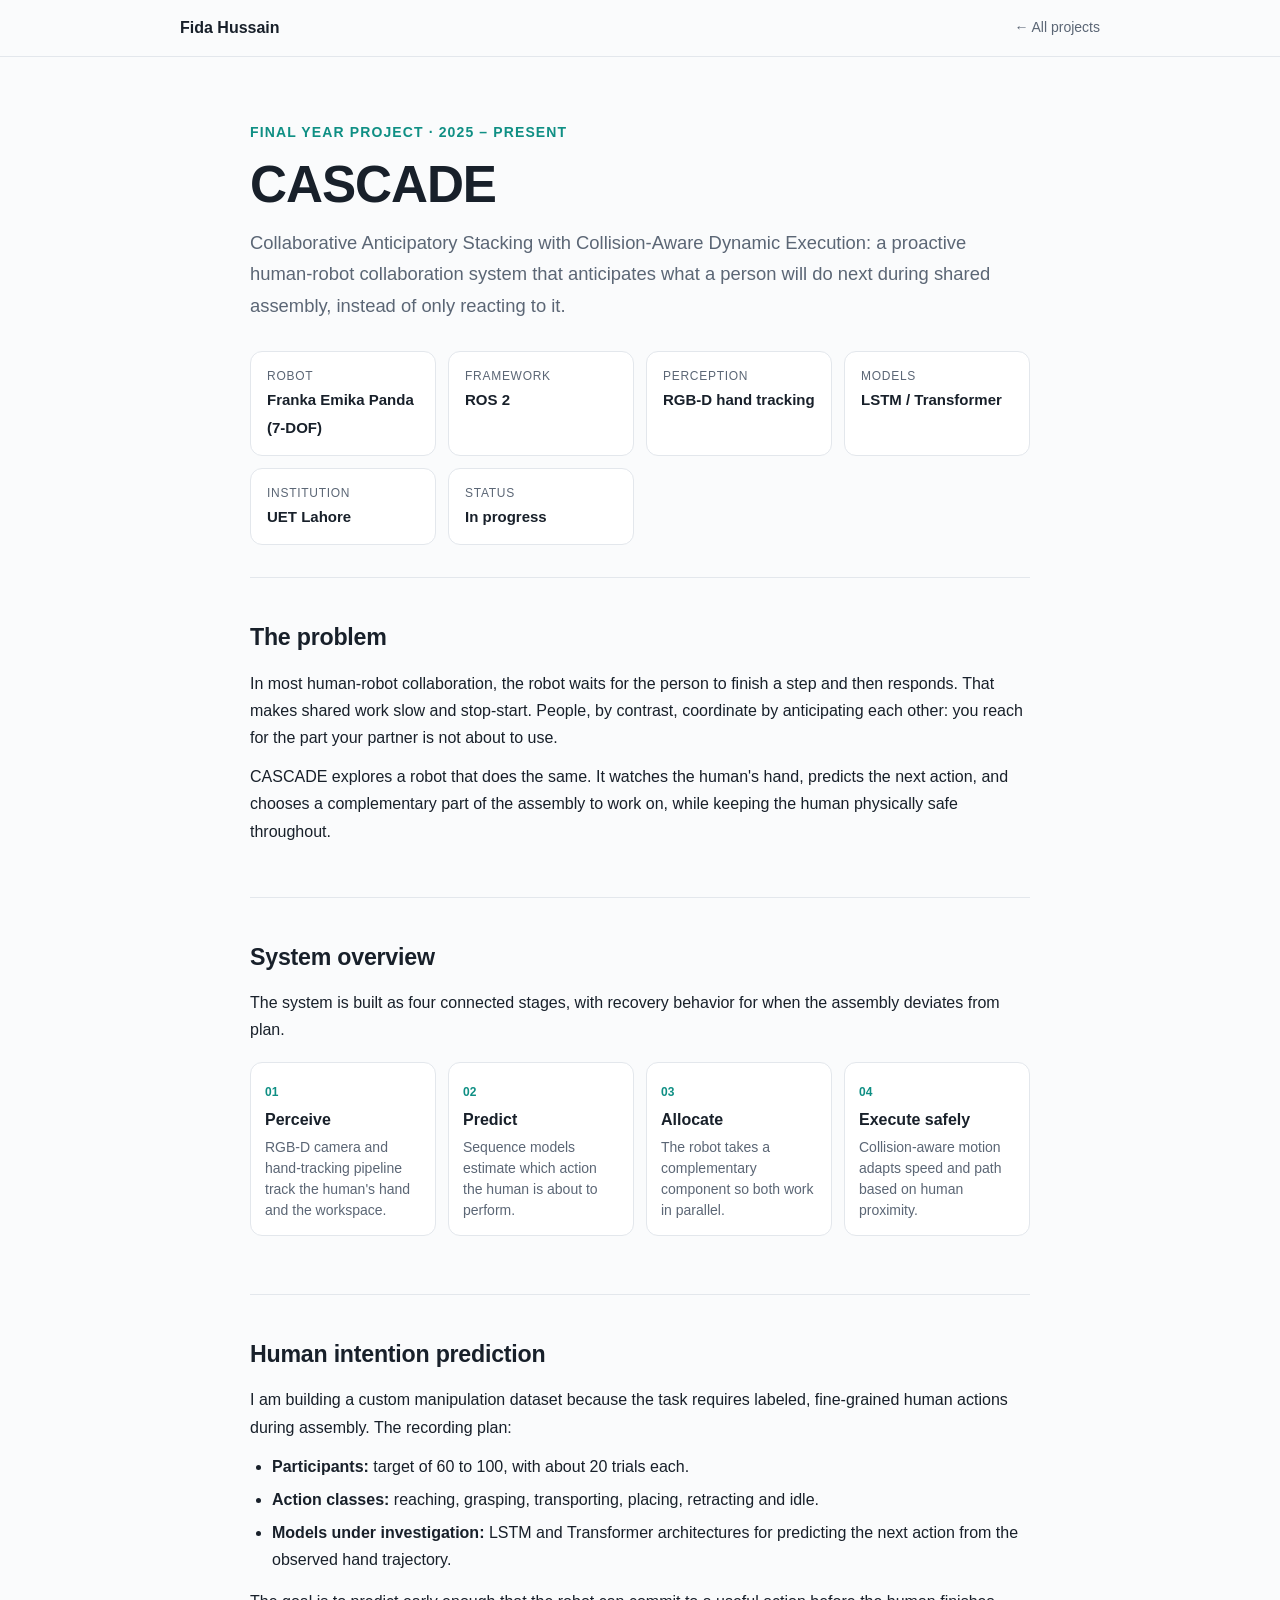
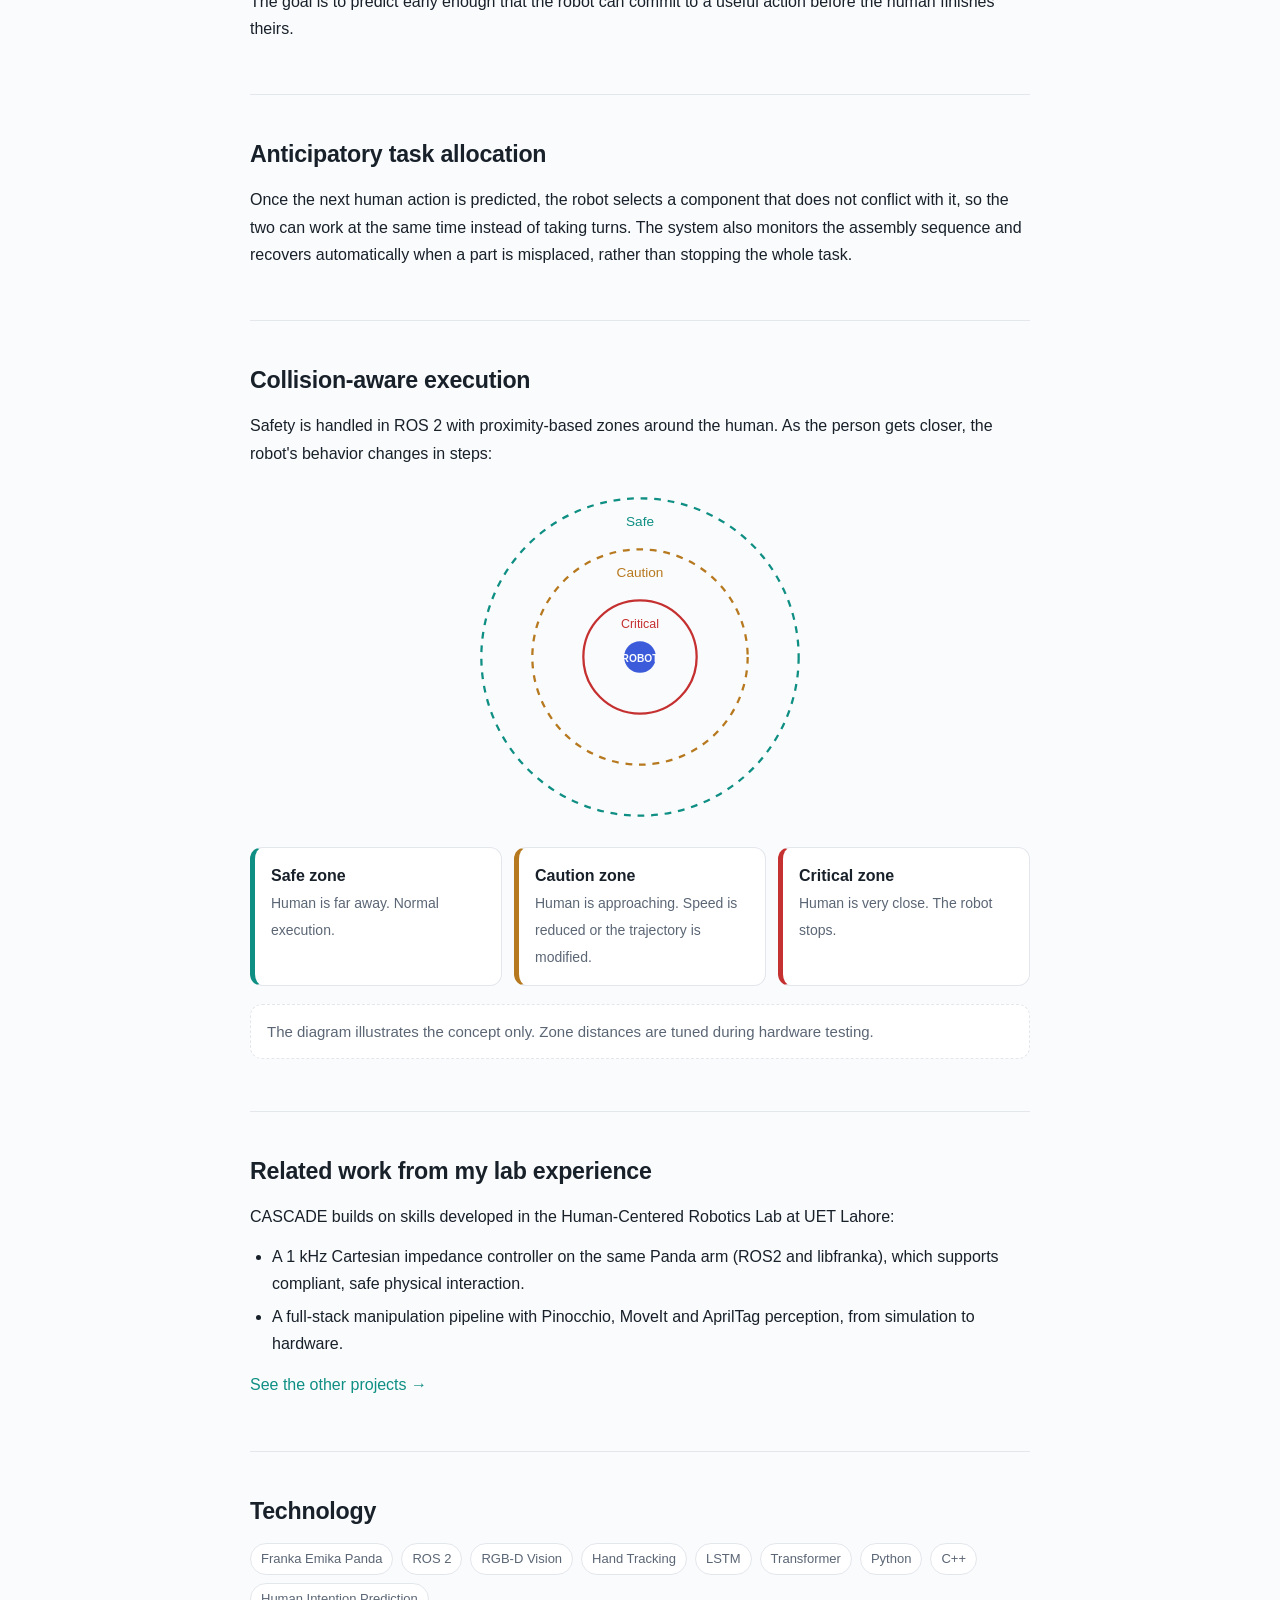
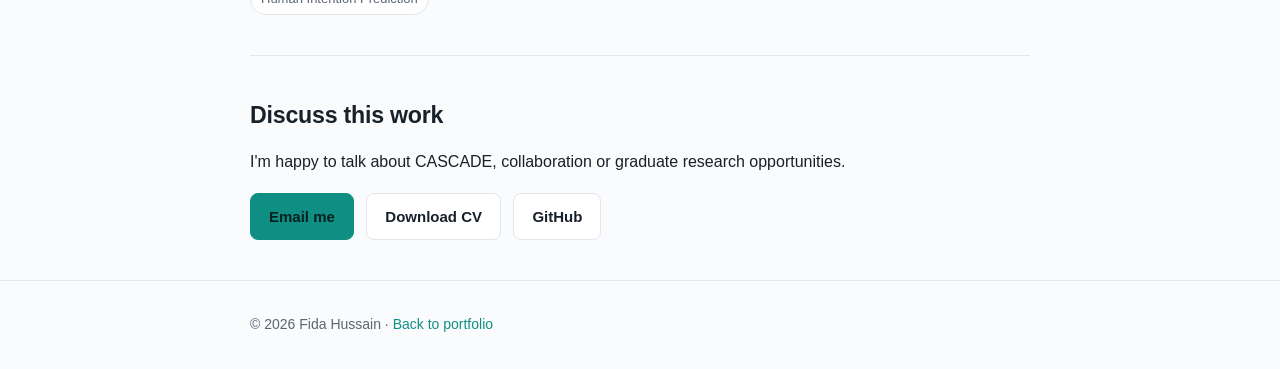
==== cascade.html @ ac4873bb "Add files via upload" ====
<!doctype html>
<html lang="en">
<head>
<meta charset="utf-8">
<meta name="viewport" content="width=device-width, initial-scale=1">
<title>CASCADE: Proactive Human-Robot Collaboration | Fida Hussain</title>
<meta name="description" content="CASCADE is Fida Hussain's final year project at UET Lahore: a Franka Emika Panda system that predicts human actions during shared assembly and executes collision-aware, anticipatory tasks.">
<meta property="og:title" content="CASCADE: Proactive Human-Robot Collaboration | Fida Hussain">
<meta property="og:description" content="Human intention prediction, anticipatory task allocation and collision-aware execution on the Franka Emika Panda.">
<meta property="og:type" content="article">
<meta property="og:url" content="https://fidahussain.me/cascade.html">
<link rel="canonical" href="https://fidahussain.me/cascade.html">
<script type="application/ld+json">
{
  "@context": "https://schema.org",
  "@type": "WebPage",
  "name": "CASCADE: Collaborative Anticipatory Stacking with Collision-Aware Dynamic Execution",
  "url": "https://fidahussain.me/cascade.html",
  "author": {
    "@type": "Person",
    "name": "Fida Hussain",
    "url": "https://fidahussain.me/"
  },
  "about": ["Human-Robot Collaboration", "Human Intention Prediction", "Collision Avoidance", "Franka Emika Panda"]
}
</script>
<style>
:root{
  --bg:#0f1419; --surface:#171d25; --border:#262f3a; --text:#e6e9ee; --muted:#98a3b3;
  --accent:#4fd1c5; --accent-2:#7aa2f7; --warn:#f6c453; --danger:#f2727f; --ok:#4fd1c5;
}
@media (prefers-color-scheme: light){
  :root{ --bg:#fafbfc; --surface:#ffffff; --border:#e3e7ec; --text:#18202a; --muted:#5b6675; --accent:#0f8f84; --accent-2:#3b5bdb; --warn:#b7791f; --danger:#c53030; --ok:#0f8f84; }
}
*{box-sizing:border-box;margin:0;padding:0}
html{scroll-behavior:smooth}
body{background:var(--bg);color:var(--text);font:16px/1.7 -apple-system,BlinkMacSystemFont,"Segoe UI",Roboto,Helvetica,Arial,sans-serif;-webkit-font-smoothing:antialiased}
a{color:var(--accent);text-decoration:none}
a:hover{text-decoration:underline}
.wrap{max-width:820px;margin:0 auto;padding:0 20px}
header.nav{position:sticky;top:0;background:color-mix(in srgb,var(--bg) 88%,transparent);backdrop-filter:blur(8px);border-bottom:1px solid var(--border);z-index:10}
.nav .wrap{display:flex;align-items:center;justify-content:space-between;height:56px;max-width:960px}
.nav .brand{font-weight:700;color:var(--text)}
.nav a.back{font-size:14px;color:var(--muted)}
.hero{padding:64px 0 32px}
.eyebrow{color:var(--accent);font-size:14px;font-weight:600;letter-spacing:.08em;text-transform:uppercase}
h1{font-size:clamp(2rem,5.5vw,3.2rem);line-height:1.1;margin:10px 0 14px;letter-spacing:-.02em}
.lead{font-size:1.15rem;color:var(--muted)}
.facts{display:grid;grid-template-columns:repeat(auto-fit,minmax(170px,1fr));gap:12px;margin:30px 0 0}
.fact{background:var(--surface);border:1px solid var(--border);border-radius:12px;padding:14px 16px}
.fact span{display:block;font-size:12px;color:var(--muted);text-transform:uppercase;letter-spacing:.06em}
.fact b{font-size:15px}
section{padding:40px 0;border-top:1px solid var(--border)}
h2{font-size:1.45rem;margin-bottom:12px;letter-spacing:-.01em}
h3{font-size:1.08rem;margin:18px 0 6px}
p{margin-bottom:12px}
ul{margin:8px 0 14px 22px}
li{margin-bottom:6px}
.tags{display:flex;flex-wrap:wrap;gap:8px;margin-top:8px}
.tag{font-size:13px;padding:4px 10px;border-radius:999px;border:1px solid var(--border);color:var(--muted);background:var(--surface)}
.flow{display:grid;grid-template-columns:repeat(auto-fit,minmax(150px,1fr));gap:12px;margin:18px 0}
.step{background:var(--surface);border:1px solid var(--border);border-radius:12px;padding:14px;position:relative}
.step i{font-style:normal;font-size:12px;font-weight:700;color:var(--accent)}
.step b{display:block;margin:2px 0 4px}
.step span{font-size:14px;color:var(--muted);display:block;line-height:1.5}
.zones{display:grid;grid-template-columns:repeat(auto-fit,minmax(200px,1fr));gap:12px;margin:18px 0}
.zone{background:var(--surface);border:1px solid var(--border);border-left-width:5px;border-radius:12px;padding:14px 16px}
.zone.safe{border-left-color:var(--ok)}
.zone.caution{border-left-color:var(--warn)}
.zone.critical{border-left-color:var(--danger)}
.zone b{display:block}
.zone span{font-size:14px;color:var(--muted)}
.rings{display:block;margin:20px auto;max-width:340px;width:100%;height:auto}
.note{background:var(--surface);border:1px dashed var(--border);border-radius:12px;padding:14px 16px;color:var(--muted);font-size:15px}
.btn{display:inline-block;padding:10px 18px;border-radius:8px;font-weight:600;font-size:15px;border:1px solid var(--border);color:var(--text);background:var(--surface);margin-right:8px;margin-top:6px}
.btn.primary{background:var(--accent);color:#06201d;border-color:var(--accent)}
.btn:hover{text-decoration:none;filter:brightness(1.08)}
footer{padding:32px 0;color:var(--muted);font-size:14px;border-top:1px solid var(--border)}
</style>
</head>
<body>

<header class="nav">
  <div class="wrap">
    <a class="brand" href="/">Fida Hussain</a>
    <a class="back" href="/#projects">&larr; All projects</a>
  </div>
</header>

<main>
<div class="wrap">

  <div class="hero">
    <p class="eyebrow">Final Year Project · 2025 – Present</p>
    <h1>CASCADE</h1>
    <p class="lead">Collaborative Anticipatory Stacking with Collision-Aware Dynamic Execution: a proactive human-robot collaboration system that anticipates what a person will do next during shared assembly, instead of only reacting to it.</p>
    <div class="facts">
      <div class="fact"><span>Robot</span><b>Franka Emika Panda (7-DOF)</b></div>
      <div class="fact"><span>Framework</span><b>ROS 2</b></div>
      <div class="fact"><span>Perception</span><b>RGB-D hand tracking</b></div>
      <div class="fact"><span>Models</span><b>LSTM / Transformer</b></div>
      <div class="fact"><span>Institution</span><b>UET Lahore</b></div>
      <div class="fact"><span>Status</span><b>In progress</b></div>
    </div>
  </div>

  <section>
    <h2>The problem</h2>
    <p>In most human-robot collaboration, the robot waits for the person to finish a step and then responds. That makes shared work slow and stop-start. People, by contrast, coordinate by anticipating each other: you reach for the part your partner is not about to use.</p>
    <p>CASCADE explores a robot that does the same. It watches the human's hand, predicts the next action, and chooses a complementary part of the assembly to work on, while keeping the human physically safe throughout.</p>
  </section>

  <section>
    <h2>System overview</h2>
    <p>The system is built as four connected stages, with recovery behavior for when the assembly deviates from plan.</p>
    <div class="flow">
      <div class="step"><i>01</i><b>Perceive</b><span>RGB-D camera and hand-tracking pipeline track the human's hand and the workspace.</span></div>
      <div class="step"><i>02</i><b>Predict</b><span>Sequence models estimate which action the human is about to perform.</span></div>
      <div class="step"><i>03</i><b>Allocate</b><span>The robot takes a complementary component so both work in parallel.</span></div>
      <div class="step"><i>04</i><b>Execute safely</b><span>Collision-aware motion adapts speed and path based on human proximity.</span></div>
    </div>
  </section>

  <section>
    <h2>Human intention prediction</h2>
    <p>I am building a custom manipulation dataset because the task requires labeled, fine-grained human actions during assembly. The recording plan:</p>
    <ul>
      <li><b>Participants:</b> target of 60 to 100, with about 20 trials each.</li>
      <li><b>Action classes:</b> reaching, grasping, transporting, placing, retracting and idle.</li>
      <li><b>Models under investigation:</b> LSTM and Transformer architectures for predicting the next action from the observed hand trajectory.</li>
    </ul>
    <p>The goal is to predict early enough that the robot can commit to a useful action before the human finishes theirs.</p>
  </section>

  <section>
    <h2>Anticipatory task allocation</h2>
    <p>Once the next human action is predicted, the robot selects a component that does not conflict with it, so the two can work at the same time instead of taking turns. The system also monitors the assembly sequence and recovers automatically when a part is misplaced, rather than stopping the whole task.</p>
  </section>

  <section>
    <h2>Collision-aware execution</h2>
    <p>Safety is handled in ROS 2 with proximity-based zones around the human. As the person gets closer, the robot's behavior changes in steps:</p>
    <svg class="rings" viewBox="0 0 300 300" role="img" aria-label="Three concentric zones around the robot: safe, caution and critical">
      <circle cx="150" cy="150" r="140" fill="none" stroke="var(--ok)" stroke-width="2" stroke-dasharray="6 6"/>
      <circle cx="150" cy="150" r="95" fill="none" stroke="var(--warn)" stroke-width="2" stroke-dasharray="6 6"/>
      <circle cx="150" cy="150" r="50" fill="none" stroke="var(--danger)" stroke-width="2"/>
      <circle cx="150" cy="150" r="14" fill="var(--accent-2)"/>
      <text x="150" y="154" text-anchor="middle" font-size="9" font-weight="700" fill="var(--bg)">ROBOT</text>
      <text x="150" y="34" text-anchor="middle" font-size="12" fill="var(--ok)">Safe</text>
      <text x="150" y="79" text-anchor="middle" font-size="12" fill="var(--warn)">Caution</text>
      <text x="150" y="128" text-anchor="middle" font-size="11" fill="var(--danger)" transform="translate(0,-4)">Critical</text>
    </svg>
    <div class="zones">
      <div class="zone safe"><b>Safe zone</b><span>Human is far away. Normal execution.</span></div>
      <div class="zone caution"><b>Caution zone</b><span>Human is approaching. Speed is reduced or the trajectory is modified.</span></div>
      <div class="zone critical"><b>Critical zone</b><span>Human is very close. The robot stops.</span></div>
    </div>
    <p class="note">The diagram illustrates the concept only. Zone distances are tuned during hardware testing.</p>
  </section>

  <section>
    <h2>Related work from my lab experience</h2>
    <p>CASCADE builds on skills developed in the Human-Centered Robotics Lab at UET Lahore:</p>
    <ul>
      <li>A 1 kHz Cartesian impedance controller on the same Panda arm (ROS2 and libfranka), which supports compliant, safe physical interaction.</li>
      <li>A full-stack manipulation pipeline with Pinocchio, MoveIt and AprilTag perception, from simulation to hardware.</li>
    </ul>
    <p><a href="/#projects">See the other projects &rarr;</a></p>
  </section>

  <section>
    <h2>Technology</h2>
    <div class="tags">
      <span class="tag">Franka Emika Panda</span><span class="tag">ROS 2</span><span class="tag">RGB-D Vision</span>
      <span class="tag">Hand Tracking</span><span class="tag">LSTM</span><span class="tag">Transformer</span>
      <span class="tag">Python</span><span class="tag">C++</span><span class="tag">Human Intention Prediction</span>
    </div>
  </section>

  <section>
    <h2>Discuss this work</h2>
    <p>I'm happy to talk about CASCADE, collaboration or graduate research opportunities.</p>
    <a class="btn primary" href="mailto:fida57840@gmail.com">Email me</a>
    <a class="btn" href="/Fida_Hussain_CV.pdf">Download CV</a>
    <a class="btn" href="https://github.com/fida-121">GitHub</a>
  </section>

</div>
</main>

<footer>
  <div class="wrap">© <span id="yr">2026</span> Fida Hussain · <a href="/">Back to portfolio</a></div>
</footer>
<script>document.getElementById('yr').textContent = new Date().getFullYear();</script>
</body>
</html>
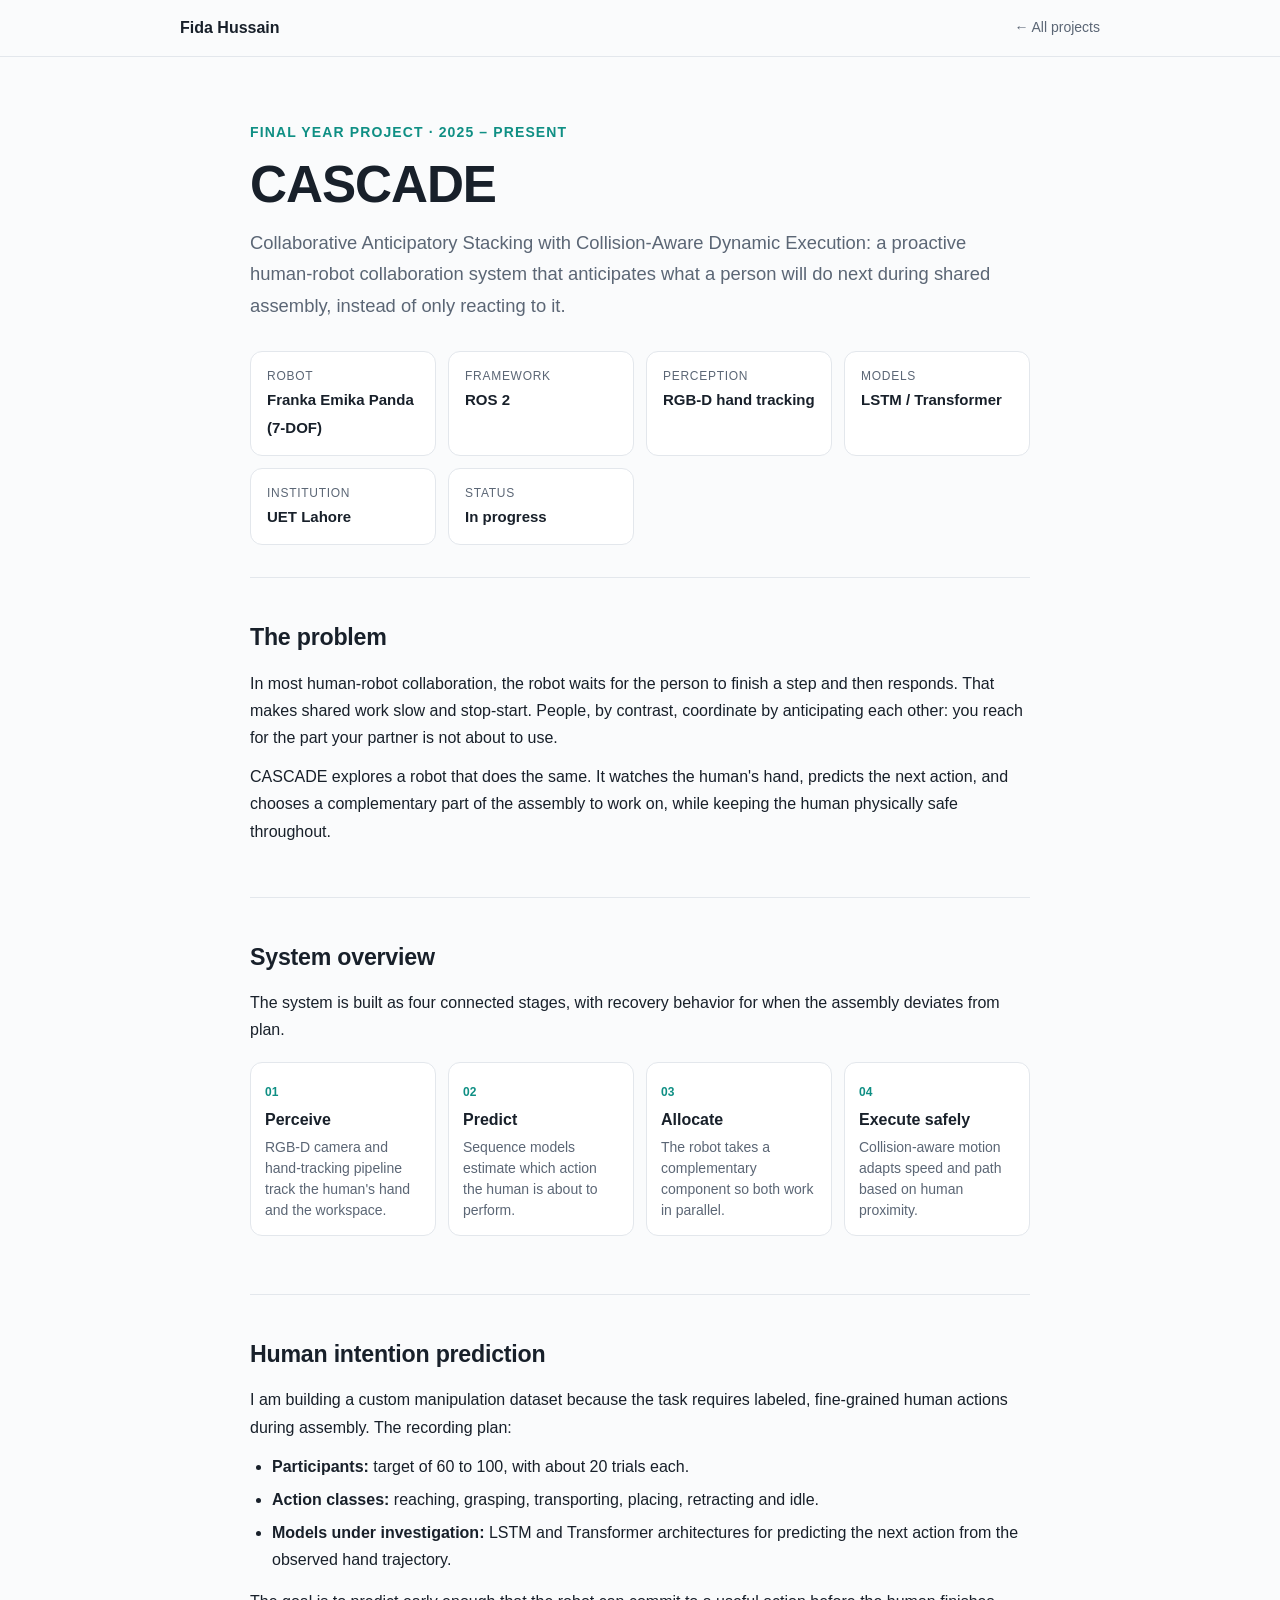
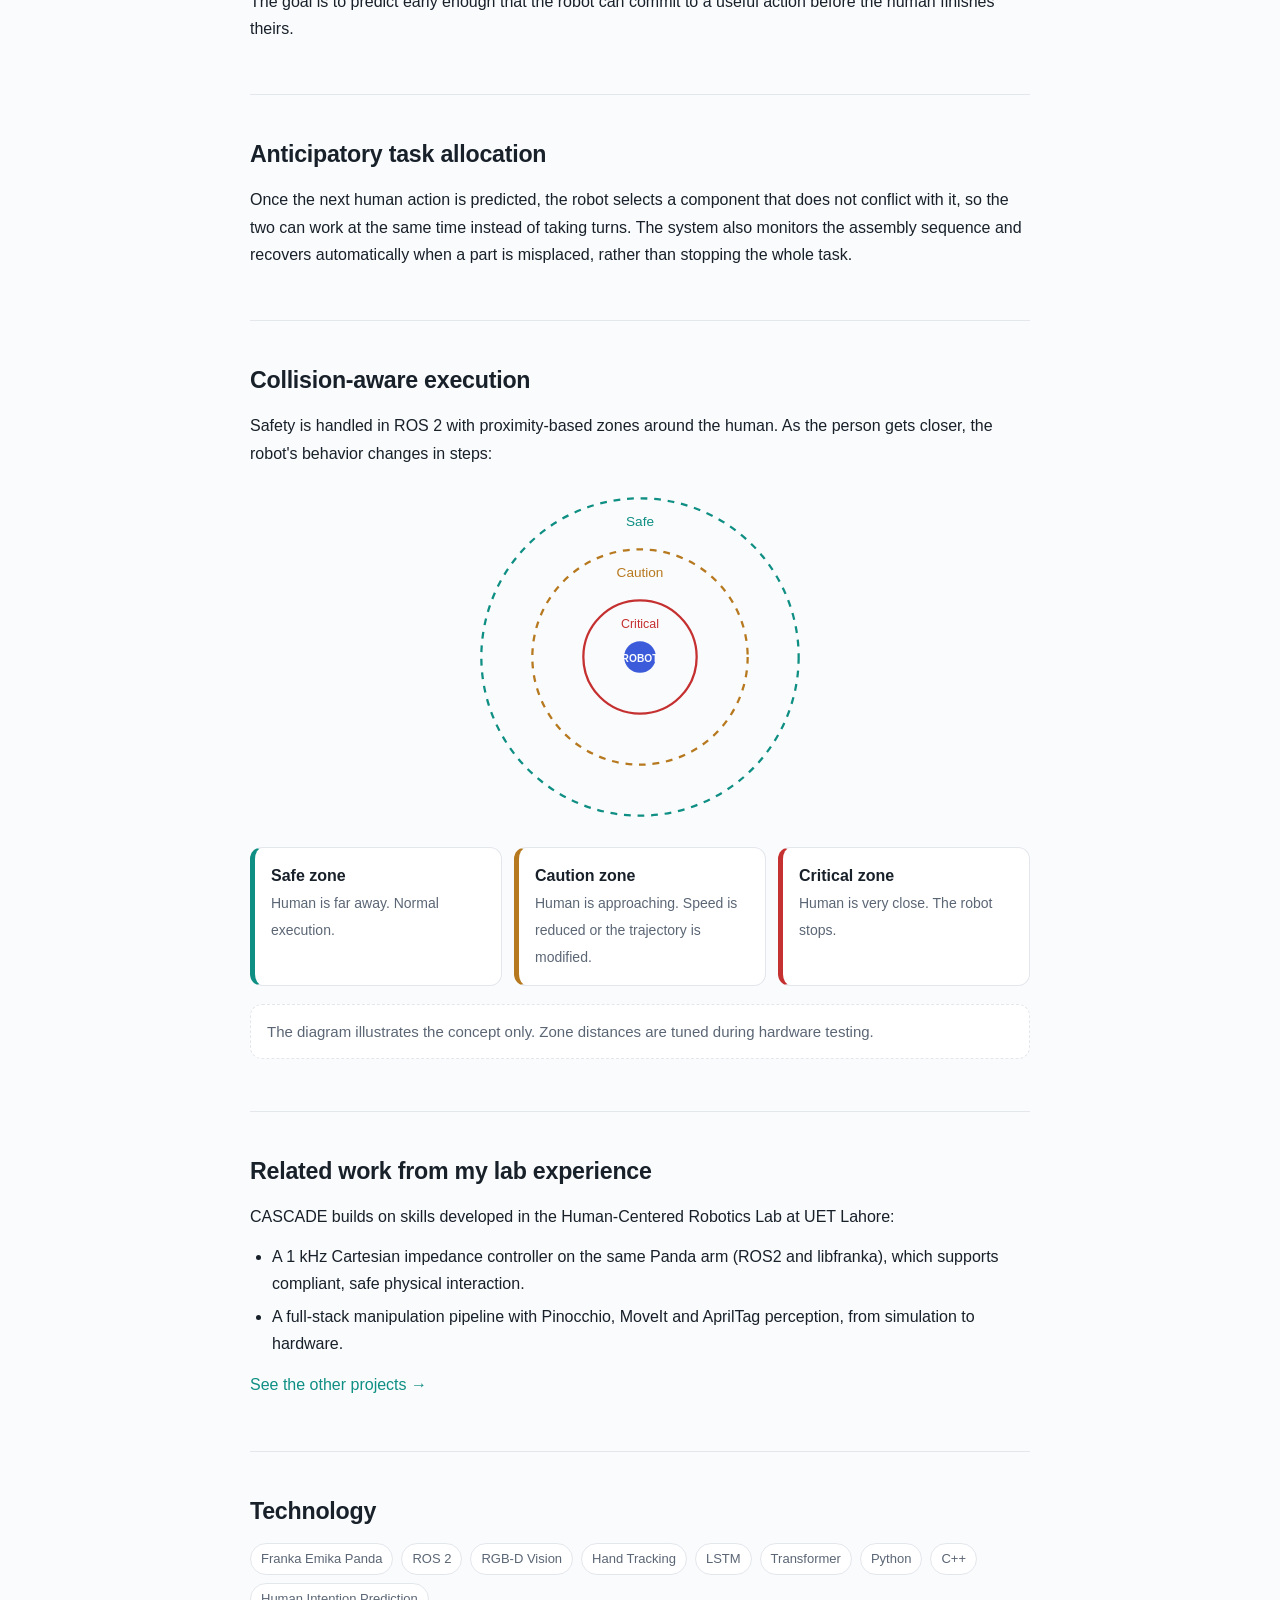
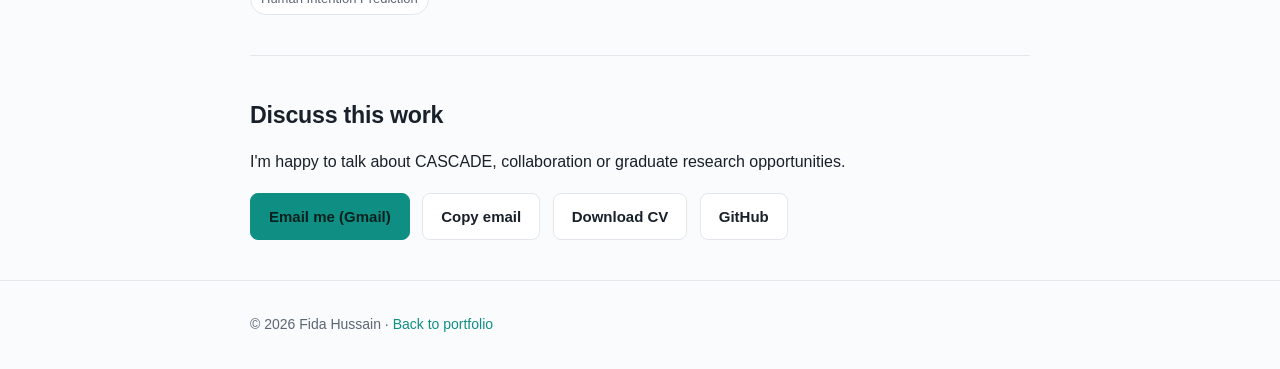
==== commit c5039bea: "Update email link and add copy email button" ====
--- a/cascade.html
+++ b/cascade.html
@@ -75,6 +75,7 @@
 .btn{display:inline-block;padding:10px 18px;border-radius:8px;font-weight:600;font-size:15px;border:1px solid var(--border);color:var(--text);background:var(--surface);margin-right:8px;margin-top:6px}
 .btn.primary{background:var(--accent);color:#06201d;border-color:var(--accent)}
 .btn:hover{text-decoration:none;filter:brightness(1.08)}
+button.btn{font:inherit;font-size:15px;font-weight:600;cursor:pointer}
 footer{padding:32px 0;color:var(--muted);font-size:14px;border-top:1px solid var(--border)}
 </style>
 </head>
@@ -180,7 +181,8 @@
   <section>
     <h2>Discuss this work</h2>
     <p>I'm happy to talk about CASCADE, collaboration or graduate research opportunities.</p>
-    <a class="btn primary" href="mailto:fida57840@gmail.com">Email me</a>
+    <a class="btn primary" href="https://mail.google.com/mail/?view=cm&amp;fs=1&amp;to=fida57840@gmail.com" target="_blank" rel="noopener">Email me (Gmail)</a>
+    <button class="btn" type="button" data-copy="fida57840@gmail.com">Copy email</button>
     <a class="btn" href="/Fida_Hussain_CV.pdf">Download CV</a>
     <a class="btn" href="https://github.com/fida-121">GitHub</a>
   </section>
@@ -191,6 +193,17 @@
 <footer>
   <div class="wrap">© <span id="yr">2026</span> Fida Hussain · <a href="/">Back to portfolio</a></div>
 </footer>
-<script>document.getElementById('yr').textContent = new Date().getFullYear();</script>
+<script>
+document.getElementById('yr').textContent = new Date().getFullYear();
+function fallbackCopy(t, done){var a=document.createElement('textarea');a.value=t;document.body.appendChild(a);a.select();try{document.execCommand('copy');done();}catch(e){}document.body.removeChild(a);}
+document.querySelectorAll('[data-copy]').forEach(function(b){
+  b.addEventListener('click',function(){
+    var t=b.getAttribute('data-copy'), o=b.textContent;
+    var done=function(){b.textContent='Copied!';setTimeout(function(){b.textContent=o;},1500);};
+    if(navigator.clipboard && window.isSecureContext){navigator.clipboard.writeText(t).then(done,function(){fallbackCopy(t,done);});}
+    else{fallbackCopy(t,done);}
+  });
+});
+</script>
 </body>
 </html>
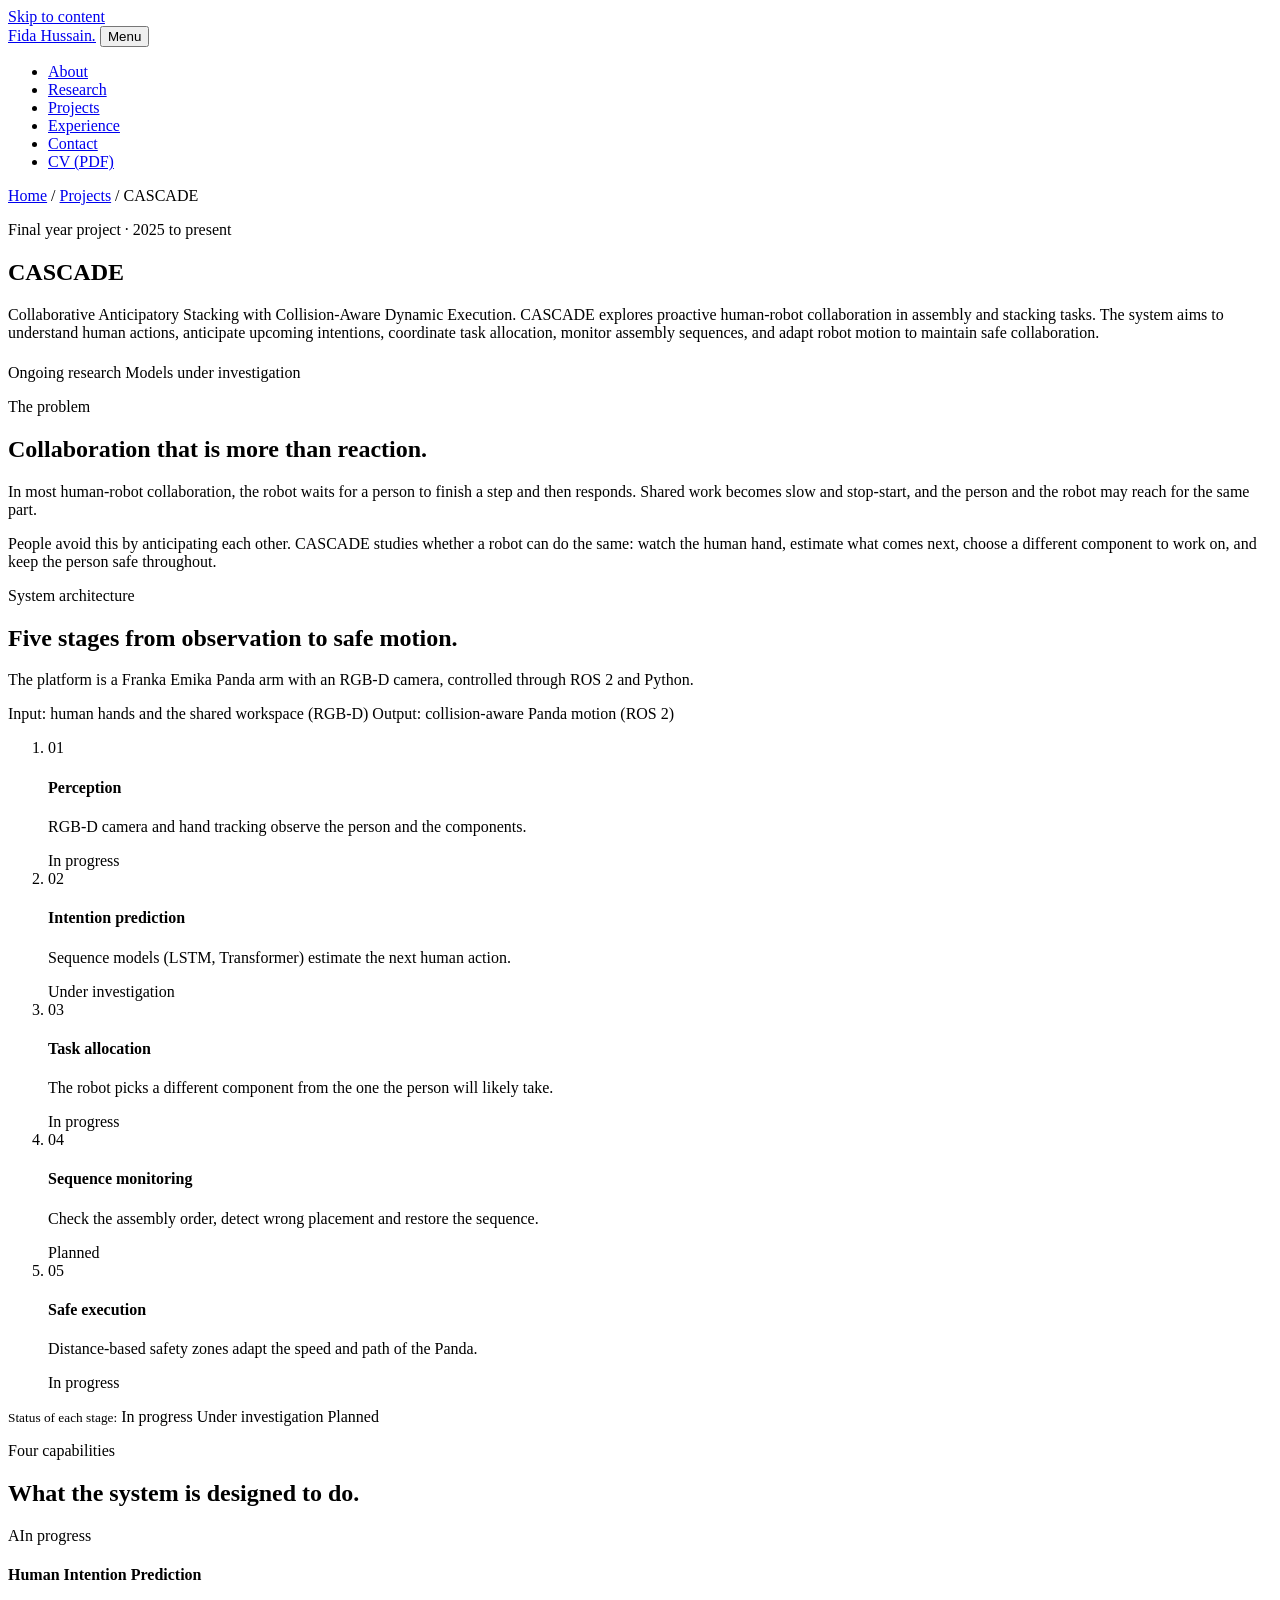
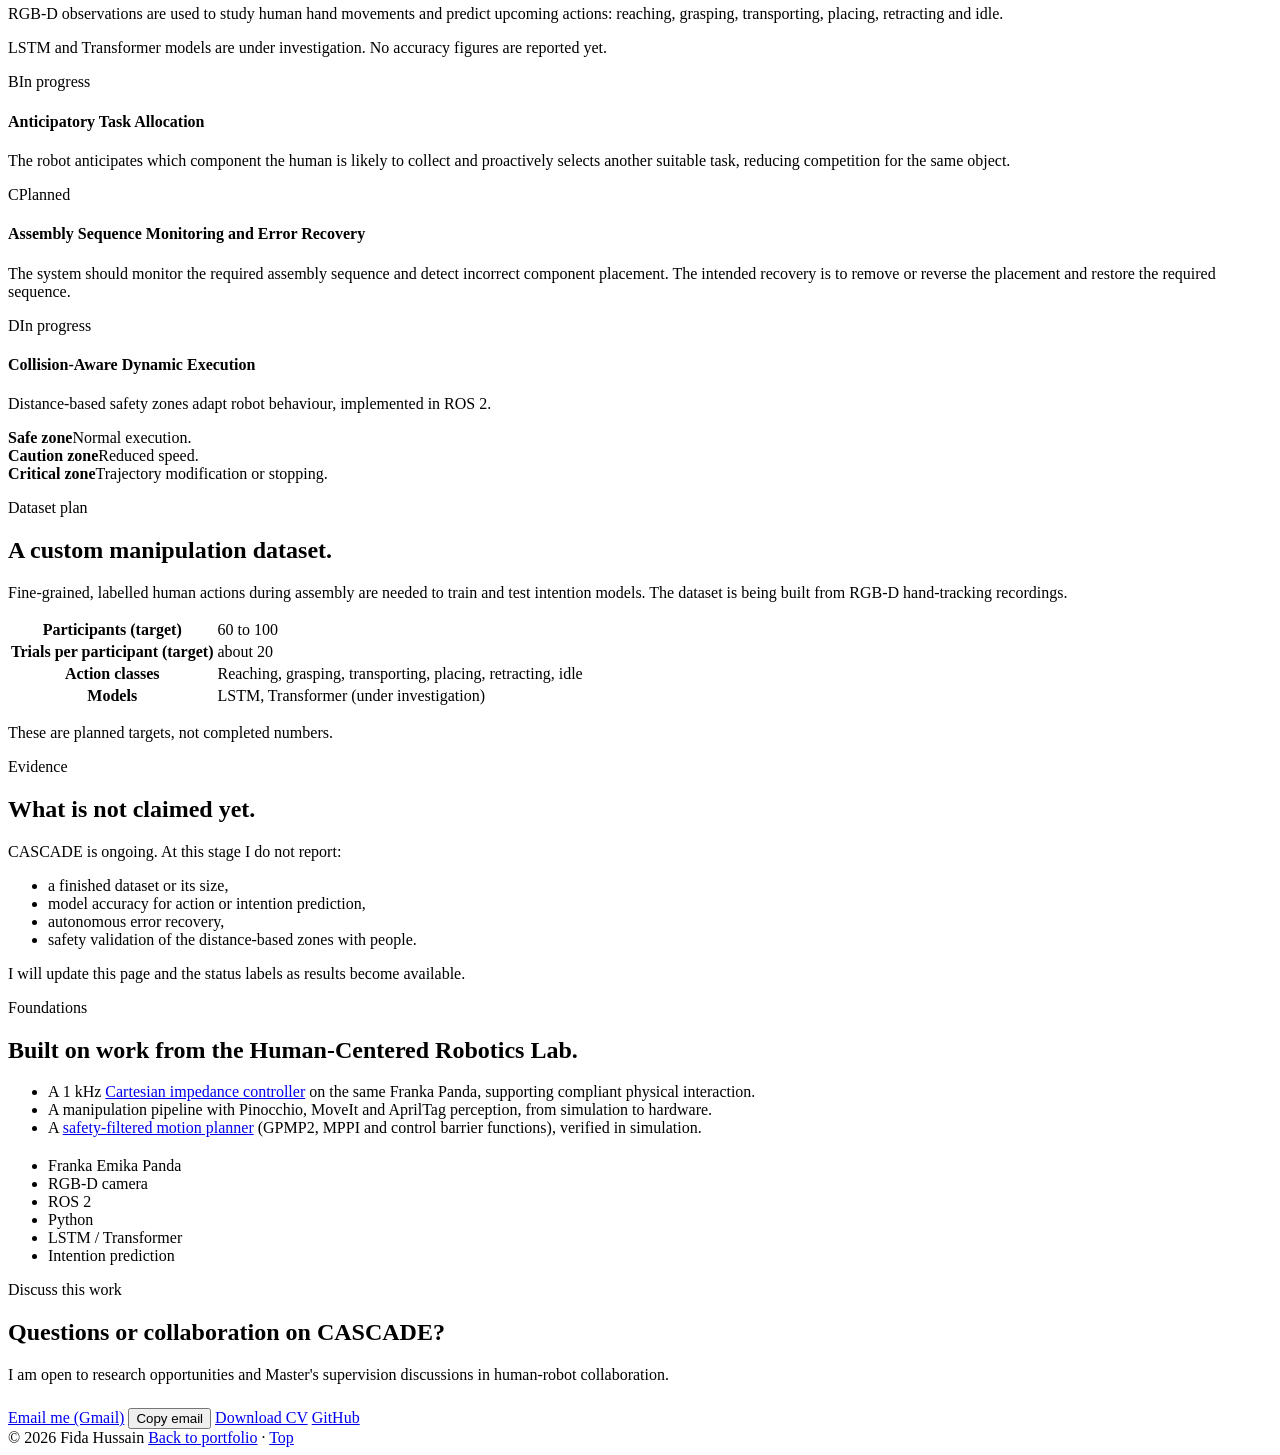
==== commit a5433013: "Update HTML structure and add theme color meta tag" ====
--- a/cascade.html
+++ b/cascade.html
@@ -4,12 +4,21 @@
 <meta charset="utf-8">
 <meta name="viewport" content="width=device-width, initial-scale=1">
 <title>CASCADE: Proactive Human-Robot Collaboration | Fida Hussain</title>
-<meta name="description" content="CASCADE is Fida Hussain's final year project at UET Lahore: a Franka Emika Panda system that predicts human actions during shared assembly and executes collision-aware, anticipatory tasks.">
+<meta name="description" content="CASCADE: Fida Hussain's final year project on a Franka Panda robot that predicts human actions and works safely alongside people in shared assembly.">
+<meta name="theme-color" content="#080b10">
 <meta property="og:title" content="CASCADE: Proactive Human-Robot Collaboration | Fida Hussain">
 <meta property="og:description" content="Human intention prediction, anticipatory task allocation and collision-aware execution on the Franka Emika Panda.">
 <meta property="og:type" content="article">
 <meta property="og:url" content="https://fidahussain.me/cascade.html">
+<meta property="og:image" content="https://fidahussain.me/fida-hussain.jpg">
+<meta name="twitter:card" content="summary">
+<meta name="twitter:title" content="CASCADE: Proactive Human-Robot Collaboration | Fida Hussain">
+<meta name="twitter:description" content="Human intention prediction, anticipatory task allocation and collision-aware execution on the Franka Emika Panda.">
+<meta name="twitter:image" content="https://fidahussain.me/fida-hussain.jpg">
 <link rel="canonical" href="https://fidahussain.me/cascade.html">
+<link rel="icon" href="/favicon.svg" type="image/svg+xml">
+<link rel="icon" href="/favicon.png" type="image/png" sizes="192x192">
+<link rel="apple-touch-icon" href="/favicon.png">
 <script type="application/ld+json">
 {
   "@context": "https://schema.org",
@@ -24,186 +33,238 @@
   "about": ["Human-Robot Collaboration", "Human Intention Prediction", "Collision Avoidance", "Franka Emika Panda"]
 }
 </script>
-<style>
-:root{
-  --bg:#0f1419; --surface:#171d25; --border:#262f3a; --text:#e6e9ee; --muted:#98a3b3;
-  --accent:#4fd1c5; --accent-2:#7aa2f7; --warn:#f6c453; --danger:#f2727f; --ok:#4fd1c5;
-}
-@media (prefers-color-scheme: light){
-  :root{ --bg:#fafbfc; --surface:#ffffff; --border:#e3e7ec; --text:#18202a; --muted:#5b6675; --accent:#0f8f84; --accent-2:#3b5bdb; --warn:#b7791f; --danger:#c53030; --ok:#0f8f84; }
-}
-*{box-sizing:border-box;margin:0;padding:0}
-html{scroll-behavior:smooth}
-body{background:var(--bg);color:var(--text);font:16px/1.7 -apple-system,BlinkMacSystemFont,"Segoe UI",Roboto,Helvetica,Arial,sans-serif;-webkit-font-smoothing:antialiased}
-a{color:var(--accent);text-decoration:none}
-a:hover{text-decoration:underline}
-.wrap{max-width:820px;margin:0 auto;padding:0 20px}
-header.nav{position:sticky;top:0;background:color-mix(in srgb,var(--bg) 88%,transparent);backdrop-filter:blur(8px);border-bottom:1px solid var(--border);z-index:10}
-.nav .wrap{display:flex;align-items:center;justify-content:space-between;height:56px;max-width:960px}
-.nav .brand{font-weight:700;color:var(--text)}
-.nav a.back{font-size:14px;color:var(--muted)}
-.hero{padding:64px 0 32px}
-.eyebrow{color:var(--accent);font-size:14px;font-weight:600;letter-spacing:.08em;text-transform:uppercase}
-h1{font-size:clamp(2rem,5.5vw,3.2rem);line-height:1.1;margin:10px 0 14px;letter-spacing:-.02em}
-.lead{font-size:1.15rem;color:var(--muted)}
-.facts{display:grid;grid-template-columns:repeat(auto-fit,minmax(170px,1fr));gap:12px;margin:30px 0 0}
-.fact{background:var(--surface);border:1px solid var(--border);border-radius:12px;padding:14px 16px}
-.fact span{display:block;font-size:12px;color:var(--muted);text-transform:uppercase;letter-spacing:.06em}
-.fact b{font-size:15px}
-section{padding:40px 0;border-top:1px solid var(--border)}
-h2{font-size:1.45rem;margin-bottom:12px;letter-spacing:-.01em}
-h3{font-size:1.08rem;margin:18px 0 6px}
-p{margin-bottom:12px}
-ul{margin:8px 0 14px 22px}
-li{margin-bottom:6px}
-.tags{display:flex;flex-wrap:wrap;gap:8px;margin-top:8px}
-.tag{font-size:13px;padding:4px 10px;border-radius:999px;border:1px solid var(--border);color:var(--muted);background:var(--surface)}
-.flow{display:grid;grid-template-columns:repeat(auto-fit,minmax(150px,1fr));gap:12px;margin:18px 0}
-.step{background:var(--surface);border:1px solid var(--border);border-radius:12px;padding:14px;position:relative}
-.step i{font-style:normal;font-size:12px;font-weight:700;color:var(--accent)}
-.step b{display:block;margin:2px 0 4px}
-.step span{font-size:14px;color:var(--muted);display:block;line-height:1.5}
-.zones{display:grid;grid-template-columns:repeat(auto-fit,minmax(200px,1fr));gap:12px;margin:18px 0}
-.zone{background:var(--surface);border:1px solid var(--border);border-left-width:5px;border-radius:12px;padding:14px 16px}
-.zone.safe{border-left-color:var(--ok)}
-.zone.caution{border-left-color:var(--warn)}
-.zone.critical{border-left-color:var(--danger)}
-.zone b{display:block}
-.zone span{font-size:14px;color:var(--muted)}
-.rings{display:block;margin:20px auto;max-width:340px;width:100%;height:auto}
-.note{background:var(--surface);border:1px dashed var(--border);border-radius:12px;padding:14px 16px;color:var(--muted);font-size:15px}
-.btn{display:inline-block;padding:10px 18px;border-radius:8px;font-weight:600;font-size:15px;border:1px solid var(--border);color:var(--text);background:var(--surface);margin-right:8px;margin-top:6px}
-.btn.primary{background:var(--accent);color:#06201d;border-color:var(--accent)}
-.btn:hover{text-decoration:none;filter:brightness(1.08)}
-button.btn{font:inherit;font-size:15px;font-weight:600;cursor:pointer}
-footer{padding:32px 0;color:var(--muted);font-size:14px;border-top:1px solid var(--border)}
-</style>
+<script>document.documentElement.classList.add('js');setTimeout(function(){if(!window.__siteReady)document.documentElement.classList.add('no-reveal');},1500);</script>
+<link rel="stylesheet" href="styles.css">
 </head>
 <body>
-
-<header class="nav">
-  <div class="wrap">
-    <a class="brand" href="/">Fida Hussain</a>
-    <a class="back" href="/#projects">&larr; All projects</a>
+<a class="skip" href="#main">Skip to content</a>
+
+<header class="site-header">
+  <div class="wrap nav">
+    <a class="brand" href="/">Fida Hussain<i>.</i></a>
+    <button class="nav-toggle" type="button" aria-expanded="false" aria-controls="nav-links">Menu</button>
+    <nav aria-label="Primary">
+      <ul class="nav-links" id="nav-links">
+        <li><a href="/#about">About</a></li>
+        <li><a href="/#research">Research</a></li>
+        <li><a href="/#projects">Projects</a></li>
+        <li><a href="/#experience">Experience</a></li>
+        <li><a href="/#contact">Contact</a></li>
+        <li><a class="btn btn-sm" href="Fida_Hussain_CV.pdf">CV (PDF)</a></li>
+      </ul>
+    </nav>
   </div>
 </header>
 
-<main>
-<div class="wrap">
-
-  <div class="hero">
-    <p class="eyebrow">Final Year Project · 2025 – Present</p>
-    <h1>CASCADE</h1>
-    <p class="lead">Collaborative Anticipatory Stacking with Collision-Aware Dynamic Execution: a proactive human-robot collaboration system that anticipates what a person will do next during shared assembly, instead of only reacting to it.</p>
-    <div class="facts">
-      <div class="fact"><span>Robot</span><b>Franka Emika Panda (7-DOF)</b></div>
-      <div class="fact"><span>Framework</span><b>ROS 2</b></div>
-      <div class="fact"><span>Perception</span><b>RGB-D hand tracking</b></div>
-      <div class="fact"><span>Models</span><b>LSTM / Transformer</b></div>
-      <div class="fact"><span>Institution</span><b>UET Lahore</b></div>
-      <div class="fact"><span>Status</span><b>In progress</b></div>
-    </div>
-  </div>
-
-  <section>
-    <h2>The problem</h2>
-    <p>In most human-robot collaboration, the robot waits for the person to finish a step and then responds. That makes shared work slow and stop-start. People, by contrast, coordinate by anticipating each other: you reach for the part your partner is not about to use.</p>
-    <p>CASCADE explores a robot that does the same. It watches the human's hand, predicts the next action, and chooses a complementary part of the assembly to work on, while keeping the human physically safe throughout.</p>
-  </section>
-
-  <section>
-    <h2>System overview</h2>
-    <p>The system is built as four connected stages, with recovery behavior for when the assembly deviates from plan.</p>
-    <div class="flow">
-      <div class="step"><i>01</i><b>Perceive</b><span>RGB-D camera and hand-tracking pipeline track the human's hand and the workspace.</span></div>
-      <div class="step"><i>02</i><b>Predict</b><span>Sequence models estimate which action the human is about to perform.</span></div>
-      <div class="step"><i>03</i><b>Allocate</b><span>The robot takes a complementary component so both work in parallel.</span></div>
-      <div class="step"><i>04</i><b>Execute safely</b><span>Collision-aware motion adapts speed and path based on human proximity.</span></div>
-    </div>
-  </section>
-
-  <section>
-    <h2>Human intention prediction</h2>
-    <p>I am building a custom manipulation dataset because the task requires labeled, fine-grained human actions during assembly. The recording plan:</p>
-    <ul>
-      <li><b>Participants:</b> target of 60 to 100, with about 20 trials each.</li>
-      <li><b>Action classes:</b> reaching, grasping, transporting, placing, retracting and idle.</li>
-      <li><b>Models under investigation:</b> LSTM and Transformer architectures for predicting the next action from the observed hand trajectory.</li>
-    </ul>
-    <p>The goal is to predict early enough that the robot can commit to a useful action before the human finishes theirs.</p>
-  </section>
-
-  <section>
-    <h2>Anticipatory task allocation</h2>
-    <p>Once the next human action is predicted, the robot selects a component that does not conflict with it, so the two can work at the same time instead of taking turns. The system also monitors the assembly sequence and recovers automatically when a part is misplaced, rather than stopping the whole task.</p>
-  </section>
-
-  <section>
-    <h2>Collision-aware execution</h2>
-    <p>Safety is handled in ROS 2 with proximity-based zones around the human. As the person gets closer, the robot's behavior changes in steps:</p>
-    <svg class="rings" viewBox="0 0 300 300" role="img" aria-label="Three concentric zones around the robot: safe, caution and critical">
-      <circle cx="150" cy="150" r="140" fill="none" stroke="var(--ok)" stroke-width="2" stroke-dasharray="6 6"/>
-      <circle cx="150" cy="150" r="95" fill="none" stroke="var(--warn)" stroke-width="2" stroke-dasharray="6 6"/>
-      <circle cx="150" cy="150" r="50" fill="none" stroke="var(--danger)" stroke-width="2"/>
-      <circle cx="150" cy="150" r="14" fill="var(--accent-2)"/>
-      <text x="150" y="154" text-anchor="middle" font-size="9" font-weight="700" fill="var(--bg)">ROBOT</text>
-      <text x="150" y="34" text-anchor="middle" font-size="12" fill="var(--ok)">Safe</text>
-      <text x="150" y="79" text-anchor="middle" font-size="12" fill="var(--warn)">Caution</text>
-      <text x="150" y="128" text-anchor="middle" font-size="11" fill="var(--danger)" transform="translate(0,-4)">Critical</text>
-    </svg>
-    <div class="zones">
-      <div class="zone safe"><b>Safe zone</b><span>Human is far away. Normal execution.</span></div>
-      <div class="zone caution"><b>Caution zone</b><span>Human is approaching. Speed is reduced or the trajectory is modified.</span></div>
-      <div class="zone critical"><b>Critical zone</b><span>Human is very close. The robot stops.</span></div>
-    </div>
-    <p class="note">The diagram illustrates the concept only. Zone distances are tuned during hardware testing.</p>
-  </section>
-
-  <section>
-    <h2>Related work from my lab experience</h2>
-    <p>CASCADE builds on skills developed in the Human-Centered Robotics Lab at UET Lahore:</p>
-    <ul>
-      <li>A 1 kHz Cartesian impedance controller on the same Panda arm (ROS2 and libfranka), which supports compliant, safe physical interaction.</li>
-      <li>A full-stack manipulation pipeline with Pinocchio, MoveIt and AprilTag perception, from simulation to hardware.</li>
-    </ul>
-    <p><a href="/#projects">See the other projects &rarr;</a></p>
-  </section>
-
-  <section>
-    <h2>Technology</h2>
-    <div class="tags">
-      <span class="tag">Franka Emika Panda</span><span class="tag">ROS 2</span><span class="tag">RGB-D Vision</span>
-      <span class="tag">Hand Tracking</span><span class="tag">LSTM</span><span class="tag">Transformer</span>
-      <span class="tag">Python</span><span class="tag">C++</span><span class="tag">Human Intention Prediction</span>
-    </div>
-  </section>
-
-  <section>
-    <h2>Discuss this work</h2>
-    <p>I'm happy to talk about CASCADE, collaboration or graduate research opportunities.</p>
-    <a class="btn primary" href="https://mail.google.com/mail/?view=cm&amp;fs=1&amp;to=fida57840@gmail.com" target="_blank" rel="noopener">Email me (Gmail)</a>
-    <button class="btn" type="button" data-copy="fida57840@gmail.com">Copy email</button>
-    <a class="btn" href="/Fida_Hussain_CV.pdf">Download CV</a>
-    <a class="btn" href="https://github.com/fida-121">GitHub</a>
-  </section>
-
+<main id="main">
+
+<section class="page-hero" id="top" aria-labelledby="page-title">
+  <div class="wrap">
+    <p class="crumbs"><a href="/">Home</a> / <a href="/#projects">Projects</a> / CASCADE</p>
+    <p class="eyebrow">Final year project · 2025 to present</p>
+    <h1 id="page-title">CASCADE</h1>
+    <p class="lead">Collaborative Anticipatory Stacking with Collision-Aware Dynamic Execution. CASCADE explores proactive human-robot collaboration in assembly and stacking tasks. The system aims to understand human actions, anticipate upcoming intentions, coordinate task allocation, monitor assembly sequences, and adapt robot motion to maintain safe collaboration.</p>
+    <div class="legend" style="margin-top:22px">
+      <span class="chip chip--progress">Ongoing research</span>
+      <span class="chip chip--invest">Models under investigation</span>
+    </div>
+  </div>
+</section>
+
+<section class="section">
+  <div class="wrap two-col">
+    <div class="reveal">
+      <p class="eyebrow">The problem</p>
+      <h2>Collaboration that is more than reaction.</h2>
+    </div>
+    <div class="prose reveal">
+      <p>In most human-robot collaboration, the robot waits for a person to finish a step and then responds. Shared work becomes slow and stop-start, and the person and the robot may reach for the same part.</p>
+      <p>People avoid this by anticipating each other. CASCADE studies whether a robot can do the same: watch the human hand, estimate what comes next, choose a different component to work on, and keep the person safe throughout.</p>
+    </div>
+  </div>
+</section>
+
+<section class="section" aria-labelledby="arch-title">
+  <div class="wrap">
+    <div class="section-head reveal">
+      <p class="eyebrow">System architecture</p>
+      <h2 id="arch-title">Five stages from observation to safe motion.</h2>
+      <p>The platform is a Franka Emika Panda arm with an RGB-D camera, controlled through ROS 2 and Python.</p>
+    </div>
+    <div class="reveal">
+      <div class="pipe-ends" aria-hidden="true">
+  <span>Input: human hands and the shared workspace (RGB-D)</span>
+  <span>Output: collision-aware Panda motion (ROS 2)</span>
 </div>
+<ol class="pipeline" aria-label="CASCADE system architecture, five stages">
+  <li class="stage">
+    <span class="n">01</span>
+    <h4>Perception</h4>
+    <p>RGB-D camera and hand tracking observe the person and the components.</p>
+    <span class="chip chip--progress">In progress</span>
+  </li>
+  <li class="stage">
+    <span class="n">02</span>
+    <h4>Intention prediction</h4>
+    <p>Sequence models (LSTM, Transformer) estimate the next human action.</p>
+    <span class="chip chip--invest">Under investigation</span>
+  </li>
+  <li class="stage">
+    <span class="n">03</span>
+    <h4>Task allocation</h4>
+    <p>The robot picks a different component from the one the person will likely take.</p>
+    <span class="chip chip--progress">In progress</span>
+  </li>
+  <li class="stage">
+    <span class="n">04</span>
+    <h4>Sequence monitoring</h4>
+    <p>Check the assembly order, detect wrong placement and restore the sequence.</p>
+    <span class="chip chip--planned">Planned</span>
+  </li>
+  <li class="stage">
+    <span class="n">05</span>
+    <h4>Safe execution</h4>
+    <p>Distance-based safety zones adapt the speed and path of the Panda.</p>
+    <span class="chip chip--progress">In progress</span>
+  </li>
+</ol>
+
+      <div class="legend"><small>Status of each stage:</small>
+        <span class="chip chip--progress">In progress</span>
+        <span class="chip chip--invest">Under investigation</span>
+        <span class="chip chip--planned">Planned</span>
+      </div>
+    </div>
+  </div>
+</section>
+
+<section class="section" aria-labelledby="cap-title">
+  <div class="wrap">
+    <div class="section-head reveal">
+      <p class="eyebrow">Four capabilities</p>
+      <h2 id="cap-title">What the system is designed to do.</h2>
+    </div>
+    <div class="caps reveal">
+      <div class="cap">
+        <div class="cap-top"><span class="letter">A</span><span class="chip chip--progress">In progress</span></div>
+        <h4>Human Intention Prediction</h4>
+        <p>RGB-D observations are used to study human hand movements and predict upcoming actions: reaching, grasping, transporting, placing, retracting and idle.</p>
+        <p>LSTM and Transformer models are under investigation. No accuracy figures are reported yet.</p>
+      </div>
+      <div class="cap">
+        <div class="cap-top"><span class="letter">B</span><span class="chip chip--progress">In progress</span></div>
+        <h4>Anticipatory Task Allocation</h4>
+        <p>The robot anticipates which component the human is likely to collect and proactively selects another suitable task, reducing competition for the same object.</p>
+      </div>
+      <div class="cap">
+        <div class="cap-top"><span class="letter">C</span><span class="chip chip--planned">Planned</span></div>
+        <h4>Assembly Sequence Monitoring and Error Recovery</h4>
+        <p>The system should monitor the required assembly sequence and detect incorrect component placement. The intended recovery is to remove or reverse the placement and restore the required sequence.</p>
+      </div>
+      <div class="cap">
+        <div class="cap-top"><span class="letter">D</span><span class="chip chip--progress">In progress</span></div>
+        <h4>Collision-Aware Dynamic Execution</h4>
+        <p>Distance-based safety zones adapt robot behaviour, implemented in ROS 2.</p>
+      </div>
+    </div>
+    <div class="zones reveal">
+      <div class="zone z1"><b>Safe zone</b><span>Normal execution.</span></div>
+      <div class="zone z2"><b>Caution zone</b><span>Reduced speed.</span></div>
+      <div class="zone z3"><b>Critical zone</b><span>Trajectory modification or stopping.</span></div>
+    </div>
+  </div>
+</section>
+
+<section class="section" aria-labelledby="data-title">
+  <div class="wrap two-col">
+    <div class="reveal">
+      <p class="eyebrow">Dataset plan</p>
+      <h2 id="data-title">A custom manipulation dataset.</h2>
+      <div class="prose" style="margin-top:16px">
+        <p>Fine-grained, labelled human actions during assembly are needed to train and test intention models. The dataset is being built from RGB-D hand-tracking recordings.</p>
+      </div>
+    </div>
+    <div class="reveal">
+      <div class="table-wrap">
+        <table class="data" style="min-width:0">
+          <tbody>
+            <tr><th scope="row">Participants (target)</th><td class="num">60 to 100</td></tr>
+            <tr><th scope="row">Trials per participant (target)</th><td class="num">about 20</td></tr>
+            <tr><th scope="row">Action classes</th><td>Reaching, grasping, transporting, placing, retracting, idle</td></tr>
+            <tr><th scope="row">Models</th><td>LSTM, Transformer (under investigation)</td></tr>
+          </tbody>
+        </table>
+      </div>
+      <p class="caption">These are planned targets, not completed numbers.</p>
+    </div>
+  </div>
+</section>
+
+<section class="section" aria-labelledby="claims-title">
+  <div class="wrap two-col">
+    <div class="reveal">
+      <p class="eyebrow">Evidence</p>
+      <h2 id="claims-title">What is not claimed yet.</h2>
+    </div>
+    <div class="prose reveal">
+      <p>CASCADE is ongoing. At this stage I do not report:</p>
+      <ul class="bullets">
+        <li>a finished dataset or its size,</li>
+        <li>model accuracy for action or intention prediction,</li>
+        <li>autonomous error recovery,</li>
+        <li>safety validation of the distance-based zones with people.</li>
+      </ul>
+      <p>I will update this page and the status labels as results become available.</p>
+    </div>
+  </div>
+</section>
+
+<section class="section" aria-labelledby="rel-title">
+  <div class="wrap two-col">
+    <div class="reveal">
+      <p class="eyebrow">Foundations</p>
+      <h2 id="rel-title">Built on work from the Human-Centered Robotics Lab.</h2>
+    </div>
+    <div class="prose reveal">
+      <ul class="bullets">
+        <li>A 1 kHz <a href="/#impedance">Cartesian impedance controller</a> on the same Franka Panda, supporting compliant physical interaction.</li>
+        <li>A manipulation pipeline with Pinocchio, MoveIt and AprilTag perception, from simulation to hardware.</li>
+        <li>A <a href="/#safe-planning">safety-filtered motion planner</a> (GPMP2, MPPI and control barrier functions), verified in simulation.</li>
+      </ul>
+      <ul class="tags" style="margin-top:20px" aria-label="Technical platform">
+        <li>Franka Emika Panda</li><li>RGB-D camera</li><li>ROS 2</li><li>Python</li><li>LSTM / Transformer</li><li>Intention prediction</li>
+      </ul>
+    </div>
+  </div>
+</section>
+
+<section class="section" id="contact" aria-labelledby="contact-title">
+  <div class="wrap">
+    <div class="contact-card reveal" style="grid-template-columns:1fr">
+      <div>
+        <p class="eyebrow">Discuss this work</p>
+        <h2 id="contact-title">Questions or collaboration on CASCADE?</h2>
+        <p class="muted" style="margin-top:16px">I am open to research opportunities and Master's supervision discussions in human-robot collaboration.</p>
+        <div class="actions" style="margin-top:24px">
+          <a class="btn btn-primary" href="https://mail.google.com/mail/?view=cm&amp;fs=1&amp;to=fida57840@gmail.com" target="_blank" rel="noopener">Email me (Gmail)</a>
+          <button class="btn" type="button" data-copy="fida57840@gmail.com">Copy email</button>
+          <a class="btn" href="Fida_Hussain_CV.pdf">Download CV</a>
+          <a class="btn" href="https://github.com/fida-121" rel="noopener">GitHub</a>
+        </div>
+      </div>
+    </div>
+  </div>
+</section>
+
 </main>
 
-<footer>
-  <div class="wrap">© <span id="yr">2026</span> Fida Hussain · <a href="/">Back to portfolio</a></div>
+<footer class="site-footer">
+  <div class="wrap">
+    <span>© <span id="yr">2026</span> Fida Hussain</span>
+    <span><a href="/">Back to portfolio</a> · <a href="#top">Top</a></span>
+  </div>
 </footer>
-<script>
-document.getElementById('yr').textContent = new Date().getFullYear();
-function fallbackCopy(t, done){var a=document.createElement('textarea');a.value=t;document.body.appendChild(a);a.select();try{document.execCommand('copy');done();}catch(e){}document.body.removeChild(a);}
-document.querySelectorAll('[data-copy]').forEach(function(b){
-  b.addEventListener('click',function(){
-    var t=b.getAttribute('data-copy'), o=b.textContent;
-    var done=function(){b.textContent='Copied!';setTimeout(function(){b.textContent=o;},1500);};
-    if(navigator.clipboard && window.isSecureContext){navigator.clipboard.writeText(t).then(done,function(){fallbackCopy(t,done);});}
-    else{fallbackCopy(t,done);}
-  });
-});
-</script>
+
+<script src="main.js" defer></script>
 </body>
 </html>
